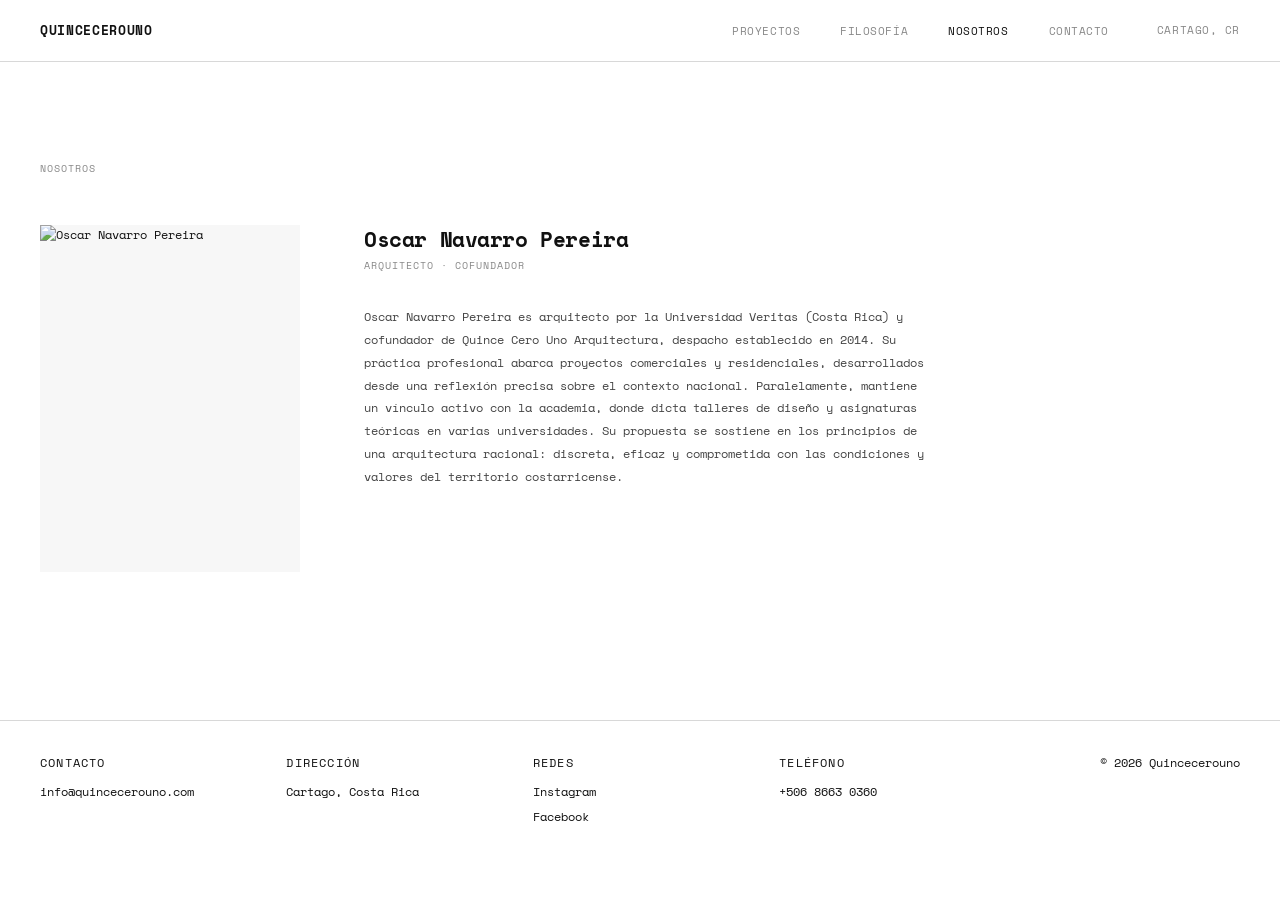
==== nosotros.html @ 858363a8 "Agregada sección de integrantes y página nosotros" ====
<!doctype html>
<html lang="es">
<head>
  <meta charset="utf-8">
  <meta name="viewport" content="width=device-width, initial-scale=1">
  <title>Nosotros — Quincecerouno</title>
  <link rel="stylesheet" href="css/style.css">
  <link rel="preconnect" href="https://fonts.googleapis.com">
  <link rel="preconnect" href="https://fonts.gstatic.com" crossorigin>
  <link href="https://fonts.googleapis.com/css2?family=Space+Mono:ital,wght@0,400;0,700;1,400&display=swap" rel="stylesheet">
</head>
<body>

  <!-- NAV -->
  <header class="nav" id="nav">
    <a href="index.html" class="nav__logo">QUINCECEROUNO</a>
    <nav class="nav__right">
      <ul class="nav__links">
        <li><a href="index.html#proyectos">PROYECTOS</a></li>
        <li><a href="index.html#estudio">FILOSOFÍA</a></li>
        <li><a href="nosotros.html" class="nav__link--active">NOSOTROS</a></li>
        <li><a href="index.html#contacto">CONTACTO</a></li>
      </ul>
      <span class="nav__location">CARTAGO, CR</span>
    </nav>
  </header>

  <!-- TEAM -->
  <section class="team team--page">
    <div class="team__inner">
      <p class="team__label">NOSOTROS</p>

      <div class="team__grid">
        <div class="team__member">
          <div class="team__photo">
            <img src="./assets/integrantes/oscar%20copia.jpg" alt="Oscar Navarro Pereira">
          </div>
          <div class="team__info">
            <h3 class="team__name">Oscar Navarro Pereira</h3>
            <p class="team__role">Arquitecto · Cofundador</p>
            <p class="team__bio">Oscar Navarro Pereira es arquitecto por la Universidad Veritas (Costa Rica) y cofundador de Quince Cero Uno Arquitectura, despacho establecido en 2014. Su práctica profesional abarca proyectos comerciales y residenciales, desarrollados desde una reflexión precisa sobre el contexto nacional. Paralelamente, mantiene un vínculo activo con la academia, donde dicta talleres de diseño y asignaturas teóricas en varias universidades. Su propuesta se sostiene en los principios de una arquitectura racional: discreta, eficaz y comprometida con las condiciones y valores del territorio costarricense.</p>
          </div>
        </div>
      </div>
    </div>
  </section>

  <!-- FOOTER -->
  <footer class="footer">
    <div class="footer__inner">
      <div class="footer__col">
        <p class="footer__label">CONTACTO</p>
        <a href="mailto:info@quincecerouno.com">info@quincecerouno.com</a>
      </div>
      <div class="footer__col">
        <p class="footer__label">DIRECCIÓN</p>
        <p>Cartago, Costa Rica</p>
      </div>
      <div class="footer__col">
        <p class="footer__label">REDES</p>
        <a href="https://www.instagram.com/quincecerouno" target="_blank">Instagram</a>
        <a href="https://www.facebook.com/share/1FogPQqvNz/?mibextid=wwXIfr" target="_blank">Facebook</a>
      </div>
      <div class="footer__col">
        <p class="footer__label">TELÉFONO</p>
        <a href="tel:+50686630360">+506 8663 0360</a>
      </div>
      <div class="footer__col footer__col--right">
        <p>© 2026 Quincecerouno</p>
      </div>
    </div>
  </footer>

</body>
</html>
---- css/style.css ----
/* ============================================================
   QUINCECEROUNO — style.css
   Tipografía monoespaciada, estética de dibujo técnico
   ============================================================ */

   *, *::before, *::after { margin: 0; padding: 0; box-sizing: border-box; }

   :root {
     --white:     #ffffff;
     --black:     #111111;
     --gray:      #888888;
     --gray-line: #d8d8d8;
     --gray-bg:   #f7f7f7;
   
     --font-mono: 'Space Mono', 'Courier New', monospace;
   
     --pad-x: 2.5rem;
     --ease:  cubic-bezier(0.16, 1, 0.3, 1);
   }
   
   html { scroll-behavior: smooth; }
   
   body {
     font-family: var(--font-mono);
     font-size: 12px;
     font-weight: 400;
     line-height: 1.6;
     background: var(--white);
     color: var(--black);
     overflow-x: hidden;
   }
   
   a { text-decoration: none; color: inherit; }
   ul { list-style: none; }
   button { background: none; border: none; font: inherit; color: inherit; cursor: pointer; padding: 0; text-align: left; }
   
   /* ============================================================
      NAV
      ============================================================ */
   .nav {
     position: fixed;
     top: 0; left: 0; right: 0;
     z-index: 100;
     display: flex;
     align-items: center;
     justify-content: space-between;
     padding: 1.25rem var(--pad-x);
     background: var(--white);
     border-bottom: 1px solid var(--gray-line);
   }
   
   .nav__logo {
     font-size: 13px;
     font-weight: 700;
     letter-spacing: 0.05em;
   }
   
   .nav__right {
     display: flex;
     align-items: center;
     gap: 3rem;
   }
   
   .nav__links {
     display: flex;
     gap: 2.5rem;
   }
   
   .nav__links a {
     font-size: 11px;
     color: var(--gray);
     letter-spacing: 0.05em;
     transition: color 0.15s;
   }
   
   .nav__links a:hover { color: var(--black); }
   
   .nav__location {
     font-size: 11px;
     color: var(--gray);
     letter-spacing: 0.05em;
   }
   
   /* ============================================================
      INTRO
      ============================================================ */
   .intro {
     padding: 13rem var(--pad-x) 5rem;
   }
   
   .intro__text {
     font-size: clamp(1.6rem, 3vw, 2.6rem);
     font-weight: 400;
     line-height: 1.2;
     letter-spacing: -0.02em;
     margin-bottom: 1.25rem;
   }
   
   .intro__sub {
     font-size: 11px;
     color: var(--gray);
     letter-spacing: 0.05em;
   }
   
   /* ============================================================
      PROJECTS GRID
      ============================================================ */
   .projects {
     padding: 0 var(--pad-x) 8rem;
   }
   
   .projects__header {
     display: flex;
     justify-content: space-between;
     padding: 0.5rem 0;
     border-bottom: 1px solid var(--gray-line);
     font-size: 10px;
     color: var(--gray);
     letter-spacing: 0.08em;
     margin-bottom: 2.5rem;
   }
   
   .projects__grid {
     border-left: 1px solid var(--gray-line);
     border-top: 1px solid var(--gray-line);
   }
   
   /* ============================================================
      PROJECT CARD
      ============================================================ */
   .project-card {
     border-right: 1px solid var(--gray-line);
     border-bottom: 1px solid var(--gray-line);
     cursor: pointer;
     transition: background 0.2s;
     display: flex;
     flex-direction: column;
   }
   
   .project-card:not(.project-card--empty):hover {
     background: var(--gray-bg);
   }
   
   .project-card__drawing {
     padding: 2rem 1.5rem 1rem;
     flex: 1;
     display: flex;
     align-items: flex-end;
     justify-content: center;
     min-height: 260px;
   }
   
   .project-card__drawing svg {
     width: 100%;
     max-width: 220px;
     height: auto;
     transition: transform 0.4s var(--ease);
   }
   
   .project-card:not(.project-card--empty):hover .project-card__drawing svg {
     transform: scale(1.03);
   }
   
   .project-card__drawing--empty {
     opacity: 0.5;
   }
   
   .project-card__info {
     display: flex;
     align-items: baseline;
     gap: 0.75rem;
     padding: 1rem 1.5rem 1.5rem;
     border-top: 1px solid var(--gray-line);
   }
   
   .project-card__num {
     font-size: 10px;
     color: var(--gray);
     flex-shrink: 0;
     font-style: italic;
   }
   
   .project-card__name {
     font-size: 12px;
     font-weight: 400;
     letter-spacing: 0.01em;
     line-height: 1.3;
     margin-bottom: 0.2rem;
     transition: font-style 0.15s;
   }
   
   .project-card:hover .project-card__name {
     font-style: italic;
   }
   
   .project-card__name--tbd {
     color: var(--gray);
     font-style: normal;
   }
   
   .project-card__meta {
     font-size: 10px;
     color: var(--gray);
     letter-spacing: 0.03em;
   }
   
   /* ============================================================
      ABOUT
      ============================================================ */
   .about {
     padding: 6rem var(--pad-x);
     border-top: 1px solid var(--gray-line);
   }
   
   .about__inner {
     max-width: 1100px;
   }
   
   .about__label {
     font-size: 10px;
     letter-spacing: 0.1em;
     color: var(--gray);
     margin-bottom: 3rem;
   }
   
   .about__cols {
     display: grid;
     grid-template-columns: 1fr 1fr;
     gap: 6rem;
     align-items: start;
   }
   
   .about__body {
     font-size: 13px;
     line-height: 1.9;
     color: var(--black);
   }
   
   .about__stats {
     display: flex;
     flex-direction: column;
     gap: 0;
   }
   
   .about__stat {
     display: flex;
     align-items: baseline;
     gap: 1.5rem;
     padding: 1.5rem 0;
     border-bottom: 1px solid var(--gray-line);
   }
   
   .about__stat:first-child { border-top: 1px solid var(--gray-line); }
   
   .about__stat-num {
     font-size: 1.8rem;
     font-weight: 700;
     line-height: 1;
     color: var(--black);
     min-width: 5rem;
     letter-spacing: -0.02em;
   }
   
   .about__stat-label {
     font-size: 10px;
     color: var(--gray);
     letter-spacing: 0.08em;
   }
   
   /* ============================================================
      FOOTER
      ============================================================ */
   .footer {
     border-top: 1px solid var(--gray-line);
     padding: 2rem var(--pad-x);
   }
   
   .footer__inner {
     display: grid;
     grid-template-columns: repeat(5, 1fr);
     gap: 2rem;
     align-items: start;
   }
   
   .footer__col {
     display: flex;
     flex-direction: column;
     gap: 0.4rem;
   }
   
   .footer__col--right {
     text-align: right;
     align-items: flex-end;
   }
   
   .footer__label {
     font-size: 10px;
     letter-spacing: 0.1em;
     color: var(--gray);
     margin-bottom: 0.2rem;
   }
   
   .footer__col a,
   .footer__col p {
     font-size: 12px;
     color: var(--black);
     transition: color 0.15s;
   }
   
   .footer__col a:hover { color: var(--gray); }
   
   .footer__handle {
     font-size: 10px !important;
     color: var(--gray) !important;
   }
   
   /* ============================================================
      MODAL + GALLERY
      ============================================================ */
   .modal {
     display: none;
     position: fixed;
     inset: 0;
     z-index: 200;
     align-items: center;
     justify-content: center;
   }
   
   .modal.open { display: flex; }
   
   .modal__backdrop {
     position: absolute;
     inset: 0;
     background: rgba(0,0,0,0.75);
     animation: fadeIn 0.25s ease;
   }
   
   @keyframes fadeIn { from { opacity: 0; } to { opacity: 1; } }
   @keyframes slideUp {
     from { opacity: 0; transform: translateY(16px); }
     to   { opacity: 1; transform: translateY(0); }
   }
   
   /* Grid: image+nav on left, content on right */
   .modal__box {
     position: relative;
     z-index: 1;
     background: var(--white);
     width: 92vw;
     max-width: 1100px;
     height: 88vh;
     display: grid;
     grid-template-columns: 1fr 1fr;
     grid-template-rows: 1fr auto;
     grid-template-areas:
       "img  info"
       "nav  info";
     animation: slideUp 0.35s cubic-bezier(0.16,1,0.3,1);
     overflow: hidden;
   }
   
   .modal__close {
     position: fixed;
     top: 1.25rem;
     right: 1.5rem;
     font-size: 11px;
     font-family: var(--font-mono);
     letter-spacing: 0.08em;
     color: var(--white);
     z-index: 300;
     background: none;
     border: none;
     cursor: pointer;
     transition: opacity 0.2s;
   }
   .modal__close:hover { opacity: 0.5; }
   
   /* Image panel — fills area, no padding when showing photos */
   .modal__image {
     grid-area: img;
     background: #111;
     overflow: hidden;
     display: flex;
     align-items: center;
     justify-content: center;
   }
   
   .modal__image img {
     width: 100%;
     height: 100%;
     object-fit: cover;
     display: block;
   }
   
   /* SVG fallback (drawings) */
   .modal__image svg {
     width: 80%;
     max-width: 300px;
     height: auto;
     padding: 2rem;
   }
   
   .modal__image-placeholder {
     font-size: 11px;
     color: var(--gray);
     letter-spacing: 0.06em;
     font-family: var(--font-mono);
   }
   
   /* Gallery nav bar below the image */
   .modal__gallery-nav {
     grid-area: nav;
     display: flex;
     align-items: center;
     justify-content: space-between;
     padding: 0.6rem 1.25rem;
     border-top: 1px solid var(--gray-line);
     border-right: 1px solid var(--gray-line);
     background: var(--white);
   }
   
   .modal__gallery-nav[style*="none"] { display: none !important; }
   
   .gallery-btn {
     font-family: var(--font-mono);
     font-size: 16px;
     color: var(--black);
     background: none;
     border: none;
     cursor: pointer;
     padding: 0.2rem 0.6rem;
     transition: opacity 0.2s;
   }
   .gallery-btn:hover { opacity: 0.35; }
   .gallery-btn:disabled { opacity: 0.15; cursor: default; }
   
   .gallery-counter {
     font-size: 10px;
     color: var(--gray);
     letter-spacing: 0.12em;
     font-family: var(--font-mono);
   }
   
   /* Info / text panel */
   .modal__content {
     grid-area: info;
     padding: 2.5rem;
     display: flex;
     flex-direction: column;
     overflow-y: auto;
     border-left: 1px solid var(--gray-line);
     height: 100%;
   }
   
   .modal__eyebrow {
     font-size: 10px;
     letter-spacing: 0.1em;
     color: var(--gray);
     margin-bottom: 1rem;
   }
   
   .modal__title {
     font-size: 1.4rem;
     font-weight: 700;
     line-height: 1.15;
     letter-spacing: -0.02em;
     margin-bottom: 1.5rem;
   }
   
   .modal__tagline {
     font-size: 11px;
     font-style: italic;
     color: var(--black);
     margin-bottom: 1.25rem;
     line-height: 1.5;
     border-left: 2px solid var(--black);
     padding-left: 0.75rem;
   }
   
   .modal__body {
     font-size: 11.5px;
     line-height: 1.85;
     color: #444;
     margin-bottom: 1.25rem;
   }
   
   .modal__concept-label {
     font-size: 10px;
     letter-spacing: 0.1em;
     color: var(--gray);
     margin-bottom: 0.5rem;
   }
   
   .modal__details {
     margin-top: auto;
     border-top: 1px solid var(--gray-line);
     padding-top: 0;
   }
   
   .modal__detail {
     display: flex;
     justify-content: space-between;
     padding: 0.55rem 0;
     border-bottom: 1px solid var(--gray-line);
     font-size: 10.5px;
   }
   
   .modal__detail-label { color: var(--gray); letter-spacing: 0.05em; }
   .modal__detail-val   { color: var(--black); }
   
   /* ============================================================
      RESPONSIVE
      ============================================================ */
   @media (max-width: 1024px) {
   
   }
   
   @media (max-width: 860px) {
     :root { --pad-x: 1.5rem; }
     .nav__location { display: none; }
     .intro { padding-top: 9rem; }
     .about__cols { grid-template-columns: 1fr; gap: 3rem; }
     .footer__inner { grid-template-columns: 1fr 1fr; gap: 2rem; }
     .footer__col--right { grid-column: 1 / -1; align-items: flex-start; text-align: left; }
   
     .modal__box {
       grid-template-columns: 1fr;
       grid-template-rows: 50vh auto 1fr;
       grid-template-areas:
         "img"
         "nav"
         "info";
       width: 100%;
       max-width: 100%;
       height: 100vh;
     }
   
     .modal__content {
       border-left: none;
       border-top: 1px solid var(--gray-line);
     }
   
     .modal__gallery-nav { border-right: none; }
   }
   
   @media (max-width: 600px) {
     .nav__links { display: none; }
   
     .intro__text { font-size: 1.4rem; }
   }
   
   /* ============================================================
      PROJECTS — HORIZONTAL SCROLL ROW
      ============================================================ */
   .projects__grid--scroll {
     display: flex;
     flex-direction: row;
     overflow-x: auto;
     overflow-y: hidden;
     border-left: 1px solid var(--gray-line);
     border-top: 1px solid var(--gray-line);
     /* hide scrollbar visually but keep functional */
     scrollbar-width: none;
     -ms-overflow-style: none;
   }
   
   .projects__grid--scroll::-webkit-scrollbar {
     display: none;
   }
   
   .projects__grid--scroll .project-card {
     flex: 0 0 280px;
     min-width: 280px;
     border-right: 1px solid var(--gray-line);
     border-bottom: 1px solid var(--gray-line);
   }
   
   .projects__grid--scroll .project-card__drawing {
     min-height: 280px;
     height: 280px;
     padding: 0;
     overflow: hidden;
   }
   
   .projects__grid--scroll .project-card__drawing img {
     width: 100%;
     height: 100%;
     object-fit: cover;
     display: block;
     transition: transform 0.5s var(--ease);
   }
   
   .projects__grid--scroll .project-card:hover .project-card__drawing img {
     transform: scale(1.04);
   }
   
   .projects__grid--scroll .project-card__drawing svg {
     width: 80%;
     max-width: 180px;
     height: auto;
     margin: auto;
   }
   
   /* ============================================================
      TEAM / NOSOTROS
      ============================================================ */
   .team {
     padding: 6rem var(--pad-x);
     border-top: 1px solid var(--gray-line);
   }
   
   .team__inner {
     max-width: 1100px;
   }
   
   .team__label {
     font-size: 10px;
     letter-spacing: 0.1em;
     color: var(--gray);
     margin-bottom: 3rem;
   }
   
   .team__grid {
     display: flex;
     flex-direction: column;
     gap: 4rem;
   }
   
   .team__member {
     display: grid;
     grid-template-columns: 260px 1fr;
     gap: 4rem;
     align-items: start;
     padding-bottom: 4rem;
     border-bottom: 1px solid var(--gray-line);
   }
   
   .team__member:last-child {
     border-bottom: none;
     padding-bottom: 0;
   }
   
   .team__photo {
     width: 260px;
     aspect-ratio: 3/4;
     overflow: hidden;
     background: var(--gray-bg);
     flex-shrink: 0;
   }
   
   .team__photo img {
     width: 100%;
     height: 100%;
     object-fit: cover;
     object-position: center top;
     display: block;
     filter: grayscale(20%);
     transition: filter 0.4s;
   }
   
   .team__photo:hover img {
     filter: grayscale(0%);
   }
   
   .team__info {
     padding-top: 0.25rem;
   }
   
   .team__name {
     font-size: 1.3rem;
     font-weight: 700;
     letter-spacing: -0.02em;
     line-height: 1.1;
     margin-bottom: 0.4rem;
   }
   
   .team__role {
     font-size: 10px;
     letter-spacing: 0.1em;
     color: var(--gray);
     margin-bottom: 2rem;
     text-transform: uppercase;
   }
   
   .team__bio {
     font-size: 12px;
     line-height: 1.9;
     color: #444;
     max-width: 560px;
   }
   
   /* Also add Nosotros to nav */
   @media (max-width: 860px) {
     .team__member {
       grid-template-columns: 1fr;
       gap: 2rem;
     }
   
     .team__photo {
       width: 180px;
       aspect-ratio: 3/4;
     }
   
     .projects__grid--scroll .project-card {
       flex: 0 0 240px;
       min-width: 240px;
     }
   }
   
   @media (max-width: 600px) {
     .projects__grid--scroll .project-card {
       flex: 0 0 200px;
       min-width: 200px;
     }
   }
   
   /* ============================================================
      PROJECTS SCROLL WRAPPER + ARROWS
      ============================================================ */
   .projects__scroll-wrapper {
     position: relative;
   }
   
   .projects__arrow {
     position: absolute;
     top: 50%;
     transform: translateY(-50%);
     z-index: 10;
     width: 32px;
     height: 32px;
     display: flex;
     align-items: center;
     justify-content: center;
     font-size: 14px;
     color: var(--black);
     background: var(--white);
     border: 0.5px solid var(--gray-line);
     cursor: pointer;
     opacity: 0.7;
     transition: opacity 0.2s, background 0.2s;
   }
   
   .projects__arrow:hover { opacity: 1; background: var(--gray-bg); }
   .projects__arrow:disabled { opacity: 0.15; cursor: default; }
   
   .projects__arrow--prev { left: -16px; }
   .projects__arrow--next { right: -16px; }
   
   /* ============================================================
      TEAM PAGE
      ============================================================ */
   .team--page {
     padding-top: 10rem;
     min-height: 80vh;
   }
   
   .nav__link--active {
     color: var(--black) !important;
   }
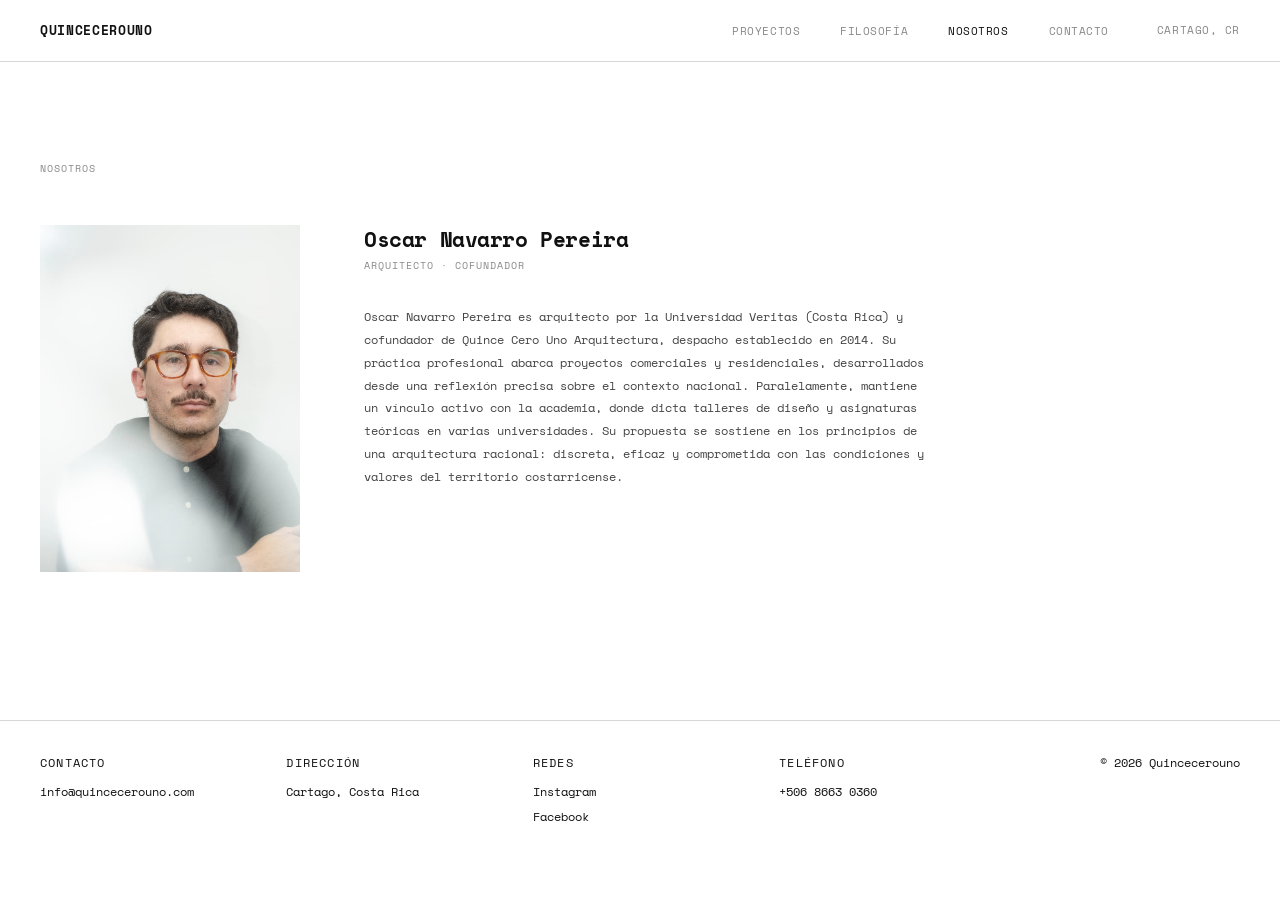
==== commit c52a02e1: "Cambios a la página de Nosotros" ====
--- a/nosotros.html
+++ b/nosotros.html
@@ -33,7 +33,7 @@
       <div class="team__grid">
         <div class="team__member">
           <div class="team__photo">
-            <img src="./assets/integrantes/oscar%20copia.jpg" alt="Oscar Navarro Pereira">
+            <img src="assets/integrantes/oscar_copia.jpg" alt="Oscar Navarro Pereira">
           </div>
           <div class="team__info">
             <h3 class="team__name">Oscar Navarro Pereira</h3>
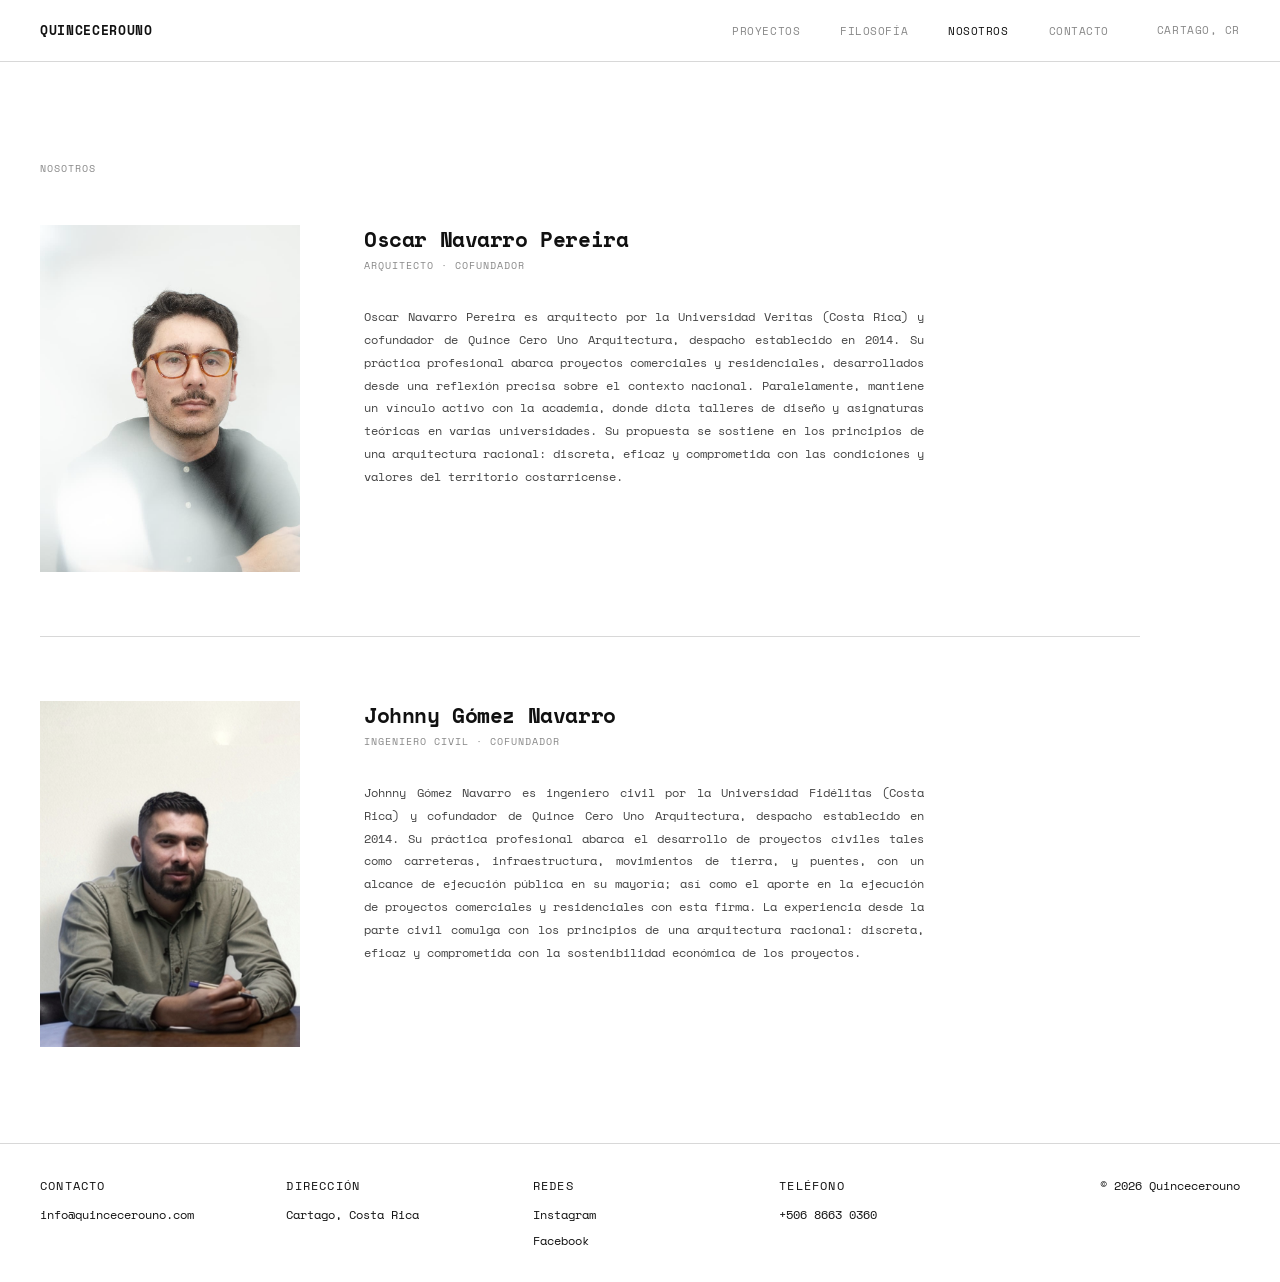
==== commit eade2f8c: "cambios en la pagina de nosotros y texto justifica" ====
--- a/nosotros.html
+++ b/nosotros.html
@@ -33,12 +33,23 @@
       <div class="team__grid">
         <div class="team__member">
           <div class="team__photo">
-            <img src="assets/integrantes/oscar_copia.jpg" alt="Oscar Navarro Pereira">
+            <img src="./assets/integrantes/oscar_copia.jpg" alt="Oscar Navarro Pereira">
           </div>
           <div class="team__info">
             <h3 class="team__name">Oscar Navarro Pereira</h3>
             <p class="team__role">Arquitecto · Cofundador</p>
             <p class="team__bio">Oscar Navarro Pereira es arquitecto por la Universidad Veritas (Costa Rica) y cofundador de Quince Cero Uno Arquitectura, despacho establecido en 2014. Su práctica profesional abarca proyectos comerciales y residenciales, desarrollados desde una reflexión precisa sobre el contexto nacional. Paralelamente, mantiene un vínculo activo con la academia, donde dicta talleres de diseño y asignaturas teóricas en varias universidades. Su propuesta se sostiene en los principios de una arquitectura racional: discreta, eficaz y comprometida con las condiciones y valores del territorio costarricense.</p>
+          </div>
+        </div>
+
+        <div class="team__member">
+          <div class="team__photo">
+            <img src="./assets/integrantes/Jhonny.jpg" alt="Johnny Gómez Navarro">
+          </div>
+          <div class="team__info">
+            <h3 class="team__name">Johnny Gómez Navarro</h3>
+            <p class="team__role">Ingeniero Civil · Cofundador</p>
+            <p class="team__bio">Johnny Gómez Navarro es ingeniero civil por la Universidad Fidélitas (Costa Rica) y cofundador de Quince Cero Uno Arquitectura, despacho establecido en 2014. Su práctica profesional abarca el desarrollo de proyectos civiles tales como carreteras, infraestructura, movimientos de tierra, y puentes, con un alcance de ejecución pública en su mayoría; así como el aporte en la ejecución de proyectos comerciales y residenciales con esta firma. La experiencia desde la parte civil comulga con los principios de una arquitectura racional: discreta, eficaz y comprometida con la sostenibilidad económica de los proyectos.</p>
           </div>
         </div>
       </div>
--- a/css/style.css
+++ b/css/style.css
@@ -756,4 +756,41 @@
    
    .nav__link--active {
      color: var(--black) !important;
+   }
+   
+   
+   /* ============================================================
+      JUSTIFIED TEXT — exempt navigation and labels
+      ============================================================ */
+   .nav__logo,
+   .nav__links a,
+   .nav__location,
+   .projects__header,
+   .project-card__num,
+   .project-card__name,
+   .project-card__meta,
+   .about__label,
+   .about__stat-num,
+   .about__stat-label,
+   .team__label,
+   .team__name,
+   .team__role,
+   .footer__label,
+   .footer__col a,
+   .footer__col p,
+   .modal__eyebrow,
+   .modal__title,
+   .modal__tagline,
+   .modal__concept-label,
+   .modal__detail-label,
+   .modal__detail-val,
+   .gallery-counter,
+   .intro__sub {
+     text-align: left;
+   }
+   
+   .about__body,
+   .team__bio,
+   .modal__body {
+     text-align: justify;
    }
